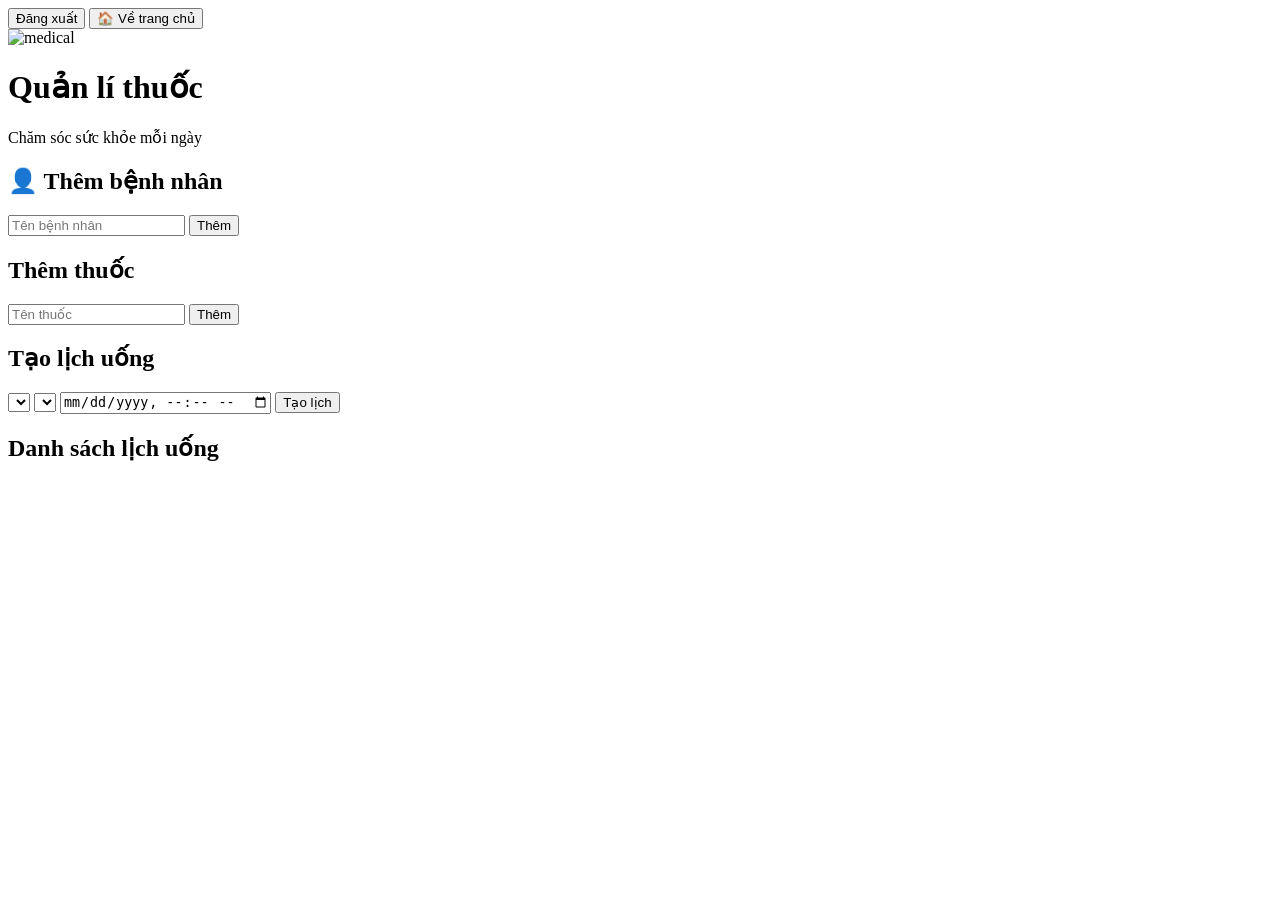
==== admin.html @ b8936e77 "Add files via upload" ====
<!DOCTYPE html>
<html lang="vi">
<head>
    <meta charset="UTF-8">
    <meta name="viewport" content="width=device-width, initial-scale=1.0">
    <title>Quản lí thuốc</title>
    <link rel="stylesheet" href="./css/style.css">
</head>
<body>
    <button onclick="logout()">Đăng xuất</button>
    <a href="index.html">
    <button>🏠 Về trang chủ</button>
</a>
    <div class="banner">
        <img src="https://images.unsplash.com/photo-1588776814546-1ffcf47267a5" alt="medical">
        <div class="overlay">
            <h1> Quản lí thuốc</h1>
            <p>Chăm sóc sức khỏe mỗi ngày</p>
        </div>
    </div>

    <!-- Container -->
    <div class="container">

        <section>
            <h2>👤 Thêm bệnh nhân</h2>
            <input id="patientName" type="text" placeholder="Tên bệnh nhân">
            <button onclick="addPatient()">Thêm</button>
        </section>

        <section>
            <h2> Thêm thuốc</h2>
            <input id="medName" type="text" placeholder="Tên thuốc">
            <button onclick="addMedication()">Thêm</button>
        </section>

        <section>
            <h2> Tạo lịch uống</h2>
            <select id="patientSelect"></select>
            <select id="medSelect"></select>
            <input id="time" type="datetime-local">
            <button onclick="addSchedule()">Tạo lịch</button>
        </section>

        <section>
            <h2> Danh sách lịch uống</h2>
            <div id="scheduleList"></div>
        </section>

    </div>

    <script src="./js/admin.js"></script>
</body>
</html>
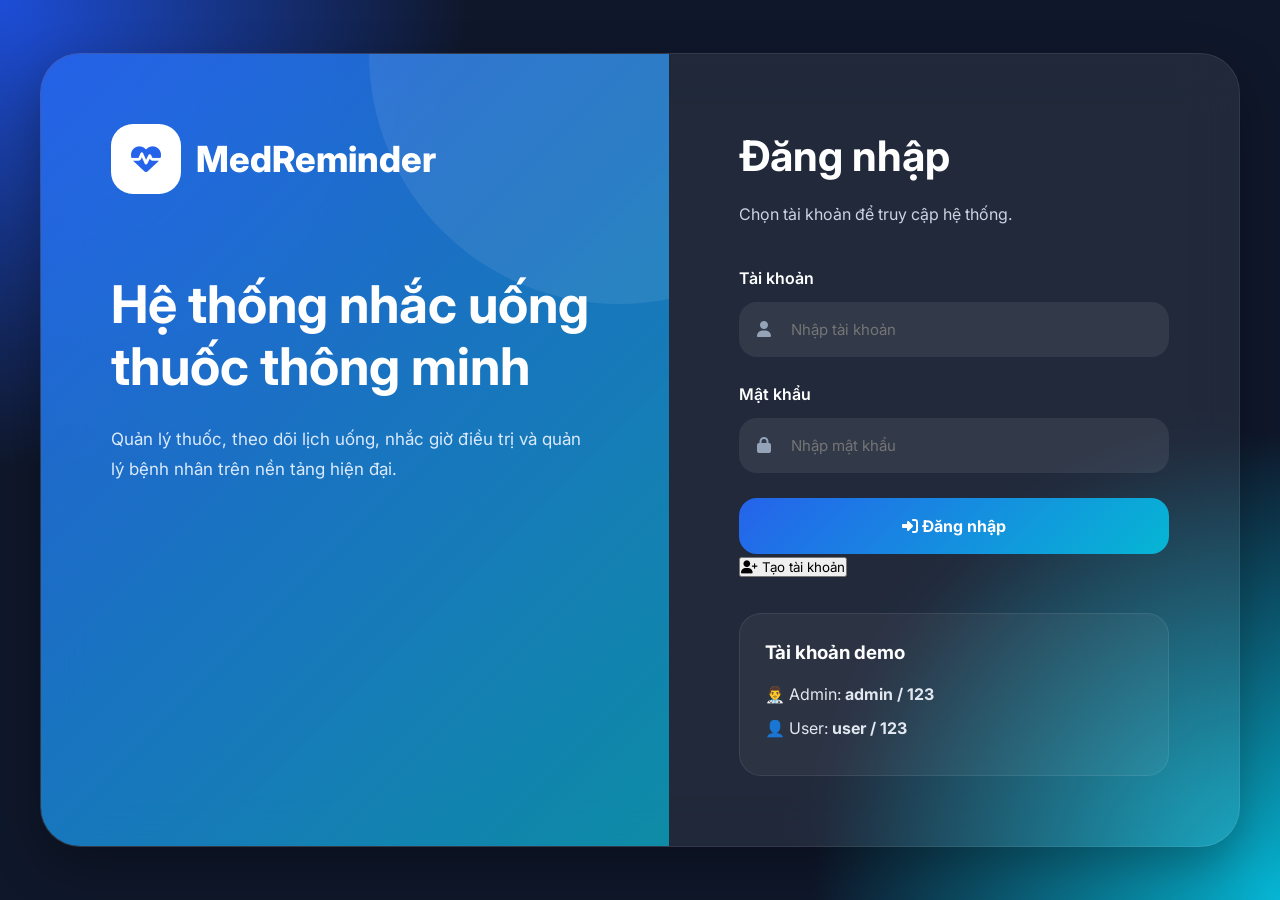
==== commit cd9012e9: "Add files via upload" ====
--- a/admin.html
+++ b/admin.html
@@ -1,54 +1,182 @@
 <!DOCTYPE html>
 <html lang="vi">
+
 <head>
     <meta charset="UTF-8">
     <meta name="viewport" content="width=device-width, initial-scale=1.0">
-    <title>Quản lí thuốc</title>
-    <link rel="stylesheet" href="./css/style.css">
+    <title>MedReminder Admin</title>
+
+    <link rel="stylesheet" href="css/style.css">
+    <link rel="stylesheet" href="https://cdnjs.cloudflare.com/ajax/libs/font-awesome/6.5.2/css/all.min.css">
+
+    <script src="https://code.jquery.com/jquery-3.7.1.min.js"></script>
 </head>
+
 <body>
-    <button onclick="logout()">Đăng xuất</button>
-    <a href="index.html">
-    <button>🏠 Về trang chủ</button>
-</a>
-    <div class="banner">
-        <img src="https://images.unsplash.com/photo-1588776814546-1ffcf47267a5" alt="medical">
-        <div class="overlay">
-            <h1> Quản lí thuốc</h1>
-            <p>Chăm sóc sức khỏe mỗi ngày</p>
-        </div>
-    </div>
 
-    <!-- Container -->
     <div class="container">
 
-        <section>
-            <h2>👤 Thêm bệnh nhân</h2>
-            <input id="patientName" type="text" placeholder="Tên bệnh nhân">
-            <button onclick="addPatient()">Thêm</button>
-        </section>
+        <!-- SIDEBAR -->
+        <aside class="sidebar">
 
-        <section>
-            <h2> Thêm thuốc</h2>
-            <input id="medName" type="text" placeholder="Tên thuốc">
-            <button onclick="addMedication()">Thêm</button>
-        </section>
+            <div>
 
-        <section>
-            <h2> Tạo lịch uống</h2>
-            <select id="patientSelect"></select>
-            <select id="medSelect"></select>
-            <input id="time" type="datetime-local">
-            <button onclick="addSchedule()">Tạo lịch</button>
-        </section>
+                <div class="logo">
+                    <div class="logo-icon">
+                        <i class="fa-solid fa-heart-pulse"></i>
+                    </div>
+                    <h2>MedAdmin</h2>
+                </div>
 
-        <section>
-            <h2> Danh sách lịch uống</h2>
-            <div id="scheduleList"></div>
-        </section>
+                <ul class="menu">
+
+                    <li class="menu-item active" data-tab="dashboard">
+                        <i class="fa-solid fa-chart-line"></i>
+                        Dashboard
+                    </li>
+
+                    <li class="menu-item" data-tab="medicine">
+                        <i class="fa-solid fa-pills"></i>
+                        Quản lý thuốc
+                    </li>
+
+                    <li class="menu-item" data-tab="reminder">
+                        <i class="fa-solid fa-clock"></i>
+                        Giờ nhắc
+                    </li>
+
+                </ul>
+
+            </div>
+
+            <button class="logout-btn">
+                Đăng xuất
+            </button>
+
+        </aside>
+
+        <!-- CONTENT -->
+        <main class="content">
+
+            <!-- TOP -->
+            <div class="topbar">
+
+                <div class="welcome">
+                    <h1>Admin Dashboard 🩺</h1>
+                    <p>Quản lý thuốc và lịch uống thuốc.</p>
+                </div>
+
+                <div class="profile">
+                    <img src="https://i.pravatar.cc/150?img=15">
+                    <div>
+                        <h4>Admin</h4>
+                        <p>MedReminder</p>
+                    </div>
+                </div>
+
+            </div>
+
+            <!-- HERO -->
+            <section class="hero">
+                <h2>Quản lý điều trị thông minh</h2>
+                <p>Tạo lịch uống thuốc, quản lý bệnh nhân và nhắc giờ.</p>
+            </section>
+
+            <!-- ================= DASHBOARD ================= -->
+            <div class="tab-content active-tab" id="dashboard">
+
+                <div class="dashboard-grid">
+
+                    <!-- FORM -->
+                    <div class="form-box">
+
+                        <h2>Tạo lịch uống thuốc</h2>
+
+                        <div class="input-group">
+                            <label>Tên bệnh nhân</label>
+                            <input type="text" id="patientName" placeholder="Nhập tên bệnh nhân">
+                        </div>
+
+                        <div class="input-group">
+                            <label>Tên thuốc</label>
+                            <input type="text" id="medName" placeholder="Nhập tên thuốc">
+                        </div>
+
+                        <div class="input-group">
+                            <label>Giờ uống thuốc</label>
+                            <input type="time" id="time">
+                        </div>
+
+                        <button class="submit-btn" onclick="createFullSchedule()">
+                            <i class="fa-solid fa-plus"></i>
+                            Tạo lịch uống thuốc
+                        </button>
+
+                    </div>
+
+                    <!-- LIST -->
+                    <div class="table-box">
+
+                        <h2>Danh sách lịch uống</h2>
+                        <div id="scheduleList"></div>
+
+                    </div>
+
+                </div>
+
+            </div>
+
+            <!-- ================= MEDICINE ================= -->
+            <div class="tab-content" id="medicine">
+
+                <div class="table-box">
+                    <h2>Quản lý thuốc</h2>
+                    <div id="medicineList">
+                        <!-- render JS -->
+                    </div>
+                </div>
+
+            </div>
+
+            <!-- ================= REMINDER ================= -->
+            <div class="tab-content" id="reminder">
+
+                <div class="table-box">
+                    <h2>Giờ nhắc thuốc</h2>
+                    <div id="reminderList">
+                        <!-- render JS -->
+                    </div>
+                </div>
+
+            </div>
+
+        </main>
 
     </div>
 
-    <script src="./js/admin.js"></script>
+    <!-- JS -->
+    <script src="js/api.js"></script>
+    <script src="js/admin.js"></script>
+
+    <!-- TAB SWITCH -->
+    <script>
+        $(document).ready(function () {
+
+            $(".menu-item").click(function () {
+
+                let tab = $(this).data("tab");
+
+                $(".menu-item").removeClass("active");
+                $(this).addClass("active");
+
+                $(".tab-content").removeClass("active-tab");
+                $("#" + tab).addClass("active-tab");
+
+            });
+
+        });
+    </script>
+
 </body>
+
 </html>
--- a/css/style.css
+++ b/css/style.css
@@ -0,0 +1,343 @@
+@import url('https://fonts.googleapis.com/css2?family=Inter:wght@300;400;500;600;700;800;900&display=swap');
+
+:root {
+    --bg: #0f172a;
+    --primary: #2563eb;
+    --accent: #06b6d4;
+    --glass: rgba(255, 255, 255, 0.06);
+    --glass2: rgba(255, 255, 255, 0.04);
+    --border: rgba(255, 255, 255, 0.08);
+    --text: #ffffff;
+    --muted: #94a3b8;
+    --shadow: 0 15px 40px rgba(0, 0, 0, 0.35);
+    --shadow-soft: 0 8px 20px rgba(0, 0, 0, 0.2);
+}
+
+* {
+    margin: 0;
+    padding: 0;
+    box-sizing: border-box;
+    font-family: 'Inter', sans-serif;
+}
+
+body {
+    background: radial-gradient(circle at top left, #1d4ed8 0%, transparent 30%), radial-gradient(circle at bottom right, #06b6d4 0%, transparent 30%), var(--bg);
+    min-height: 100vh;
+    color: var(--text);
+    overflow-x: hidden;
+    line-height: 1.5;
+}
+
+/* LAYOUT */
+.dashboard,
+.container {
+    display: flex;
+    min-height: 100vh;
+}
+
+/* SIDEBAR */
+.sidebar {
+    width: 280px;
+    background: var(--glass);
+    backdrop-filter: blur(30px);
+    border-right: 1px solid var(--border);
+    padding: 28px;
+    display: flex;
+    flex-direction: column;
+    justify-content: space-between;
+    position: sticky;
+    top: 0;
+}
+
+.logo {
+    display: flex;
+    align-items: center;
+    gap: 14px;
+    margin-bottom: 35px;
+}
+
+.logo i,
+.logo-icon {
+    width: 58px;
+    height: 58px;
+    border-radius: 18px;
+    background: linear-gradient(135deg, var(--primary), var(--accent));
+    display: flex;
+    justify-content: center;
+    align-items: center;
+    font-size: 22px;
+    box-shadow: 0 12px 30px rgba(37, 99, 235, 0.35);
+    transition: 0.3s ease;
+}
+
+.logo h2 {
+    font-size: 26px;
+    font-weight: 800;
+}
+
+.menu {
+    list-style: none;
+    margin-top: 10px;
+}
+
+.menu li {
+    padding: 14px 16px;
+    margin-bottom: 10px;
+    border-radius: 14px;
+    display: flex;
+    align-items: center;
+    gap: 12px;
+    cursor: pointer;
+    color: var(--muted);
+    transition: all 0.25s ease;
+    position: relative;
+}
+
+.menu li:hover,
+.menu .active {
+    color: white;
+    transform: translateX(6px);
+    background: rgba(37, 99, 235, 0.18);
+}
+
+.logout-btn {
+    border: none;
+    background: linear-gradient(135deg, #ef4444, #dc2626);
+    color: white;
+    padding: 15px;
+    border-radius: 14px;
+    font-weight: 600;
+    cursor: pointer;
+    transition: 0.25s ease;
+}
+
+.logout-btn:hover {
+    transform: translateY(-3px);
+}
+
+/* MAIN */
+.main-content,
+.content {
+    flex: 1;
+    padding: 32px;
+}
+
+/* TOPBAR */
+.topbar {
+    display: flex;
+    justify-content: space-between;
+    align-items: center;
+    margin-bottom: 28px;
+}
+
+.welcome h1 {
+    font-size: 36px;
+    font-weight: 900;
+}
+
+.welcome p {
+    color: var(--muted);
+}
+
+.profile,
+.profile-box {
+    display: flex;
+    align-items: center;
+    gap: 12px;
+    padding: 10px 14px;
+    border-radius: 16px;
+    background: var(--glass);
+    border: 1px solid var(--border);
+}
+
+/* HERO */
+.hero {
+    background: linear-gradient(135deg, rgba(37, 99, 235, 0.95), rgba(6, 182, 212, 0.75));
+    border-radius: 28px;
+    padding: 38px;
+    margin-bottom: 28px;
+    position: relative;
+    overflow: hidden;
+    box-shadow: var(--shadow);
+}
+
+.hero h2 {
+    font-size: 34px;
+    font-weight: 800;
+}
+
+.hero p {
+    width: 55%;
+    color: #e2e8f0;
+}
+
+/* GRID */
+.dashboard-grid {
+    display: grid;
+    grid-template-columns: 1fr 1fr;
+    gap: 22px;
+}
+
+/* BOX */
+.form-box,
+.table-box {
+    background: var(--glass);
+    border: 1px solid var(--border);
+    border-radius: 22px;
+    padding: 22px;
+    backdrop-filter: blur(30px);
+    box-shadow: var(--shadow-soft);
+}
+
+/* INPUT */
+.input-group {
+    margin-bottom: 16px;
+}
+
+.input-group label {
+    display: block;
+    margin-bottom: 6px;
+    font-weight: 600;
+}
+
+.input-group input,
+.input-group select {
+    width: 100%;
+    padding: 13px 14px;
+    border-radius: 12px;
+    border: 1px solid transparent;
+    background: var(--glass2);
+    color: white;
+    outline: none;
+}
+
+/* BUTTON */
+.take-btn,
+.edit-btn,
+.delete-btn,
+.submit-btn {
+    border: none;
+    padding: 11px 14px;
+    border-radius: 12px;
+    font-weight: 600;
+    cursor: pointer;
+    color: white;
+}
+
+.take-btn,
+.edit-btn,
+.submit-btn {
+    background: linear-gradient(135deg, var(--primary), var(--accent));
+}
+
+.delete-btn {
+    background: linear-gradient(135deg, #ef4444, #dc2626);
+}
+
+/* STAT CARD FIX (QUAN TRỌNG) */
+.stats-grid {
+    display: grid;
+    grid-template-columns: repeat(2, 1fr);
+    gap: 15px;
+    margin-bottom: 20px;
+}
+
+.stat-card {
+    background: linear-gradient(135deg, rgba(255, 255, 255, 0.08), rgba(255, 255, 255, 0.04));
+    border: 1px solid var(--border);
+    border-radius: 22px;
+    padding: 20px;
+    display: flex;
+    justify-content: space-between;
+    align-items: center;
+    box-shadow: 0 10px 25px rgba(0, 0, 0, 0.25);
+    transition: 0.25s ease;
+    position: relative;
+    overflow: hidden;
+}
+
+.stat-card:hover {
+    transform: translateY(-5px);
+}
+
+.stat-card i {
+    font-size: 36px;
+    color: var(--accent);
+}
+
+/* SCHEDULE */
+#scheduleList,
+#historyList {
+    display: flex;
+    flex-direction: column;
+    gap: 14px;
+}
+
+.schedule-card {
+    background: var(--glass);
+    border: 1px solid var(--border);
+    border-radius: 18px;
+    padding: 18px;
+    display: flex;
+    justify-content: space-between;
+    align-items: center;
+    transition: 0.25s ease;
+}
+
+.schedule-card:hover {
+    transform: translateY(-4px);
+    border-color: rgba(6, 182, 212, 0.3);
+}
+
+/* STATUS */
+.status {
+    padding: 5px 10px;
+    border-radius: 999px;
+    font-size: 11px;
+    font-weight: 600;
+}
+
+.pending {
+    background: rgba(251, 191, 36, 0.15);
+    color: #facc15;
+}
+
+.done {
+    background: rgba(34, 197, 94, 0.15);
+    color: #4ade80;
+}
+
+/* RESPONSIVE */
+@media (max-width:1100px) {
+    .sidebar {
+        display: none;
+    }
+
+    .dashboard-grid {
+        grid-template-columns: 1fr;
+    }
+
+    .stats-grid {
+        grid-template-columns: 1fr;
+    }
+}
+
+@media (max-width:700px) {
+    .topbar {
+        flex-direction: column;
+        align-items: flex-start;
+        gap: 10px;
+    }
+
+    .hero p {
+        width: 100%;
+    }
+}
+
+.tab-content {
+    display: none;
+}
+
+.tab-content.active-tab {
+    display: block;
+}
